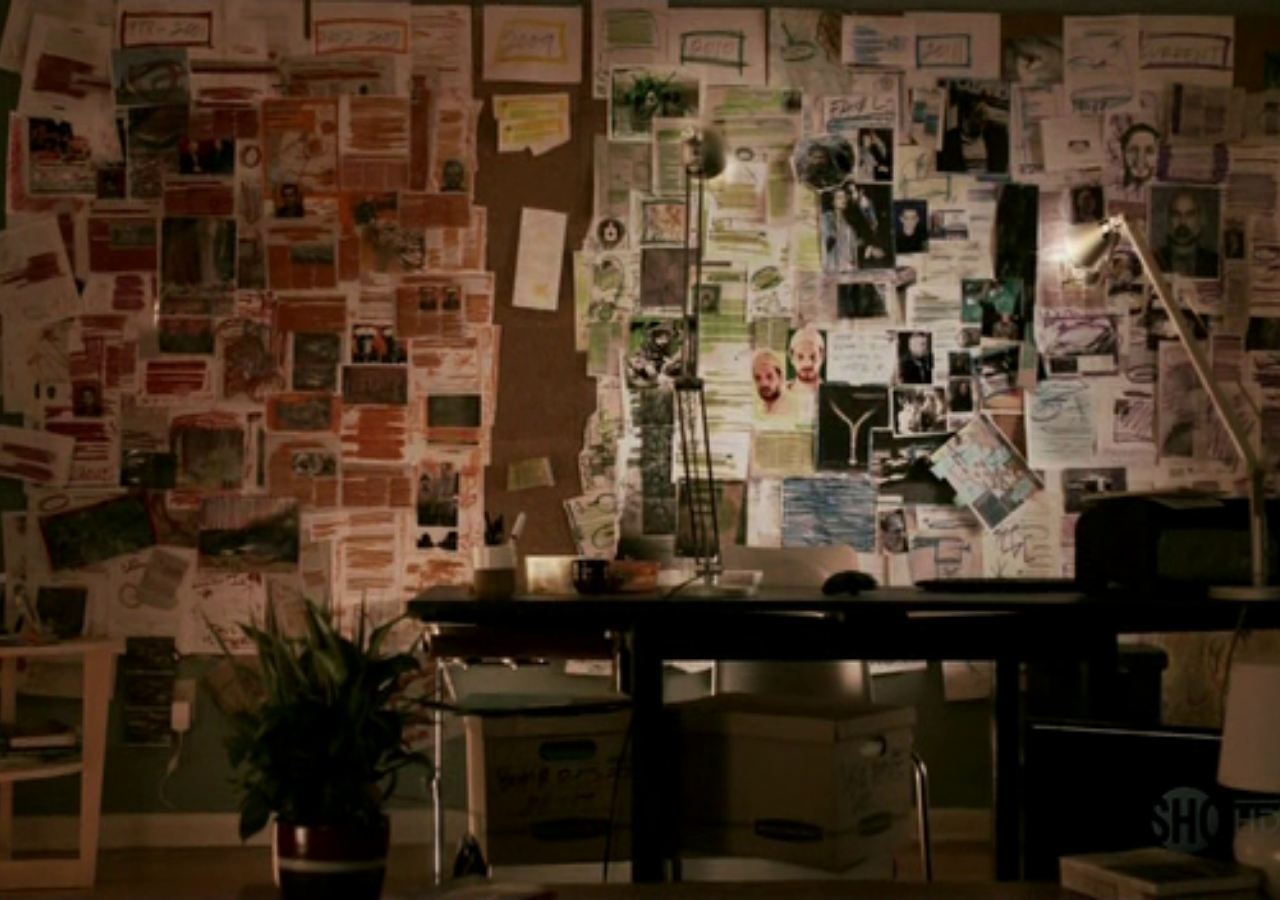
==== Lorena.html @ 4b492ae8 "Arriba el animo abuelita" ====
<!DOCTYPE html>
<html lang="en">
<head>
    <meta charset="UTF-8">
    <meta name="viewport" content="width=device-width, initial-scale=1.0">
    <title>Lorena</title>
    <link rel="stylesheet" href="Lorena.css">
</head>
<body>
    
</body>
</html>
---- Lorena.css ----
body {
    background-image: url(assets/tablero.png);
    background-size: cover; /* hace que cubra toda la pantalla */
  background-repeat: no-repeat; /* evita que se duplique */
  background-position: center center; /* la centra */
  background-attachment: fixed; /* se queda fija aunque hagas scroll */
  min-height: 100vh; /* asegura que ocupe el 100% del alto */
  margin: 0;
}
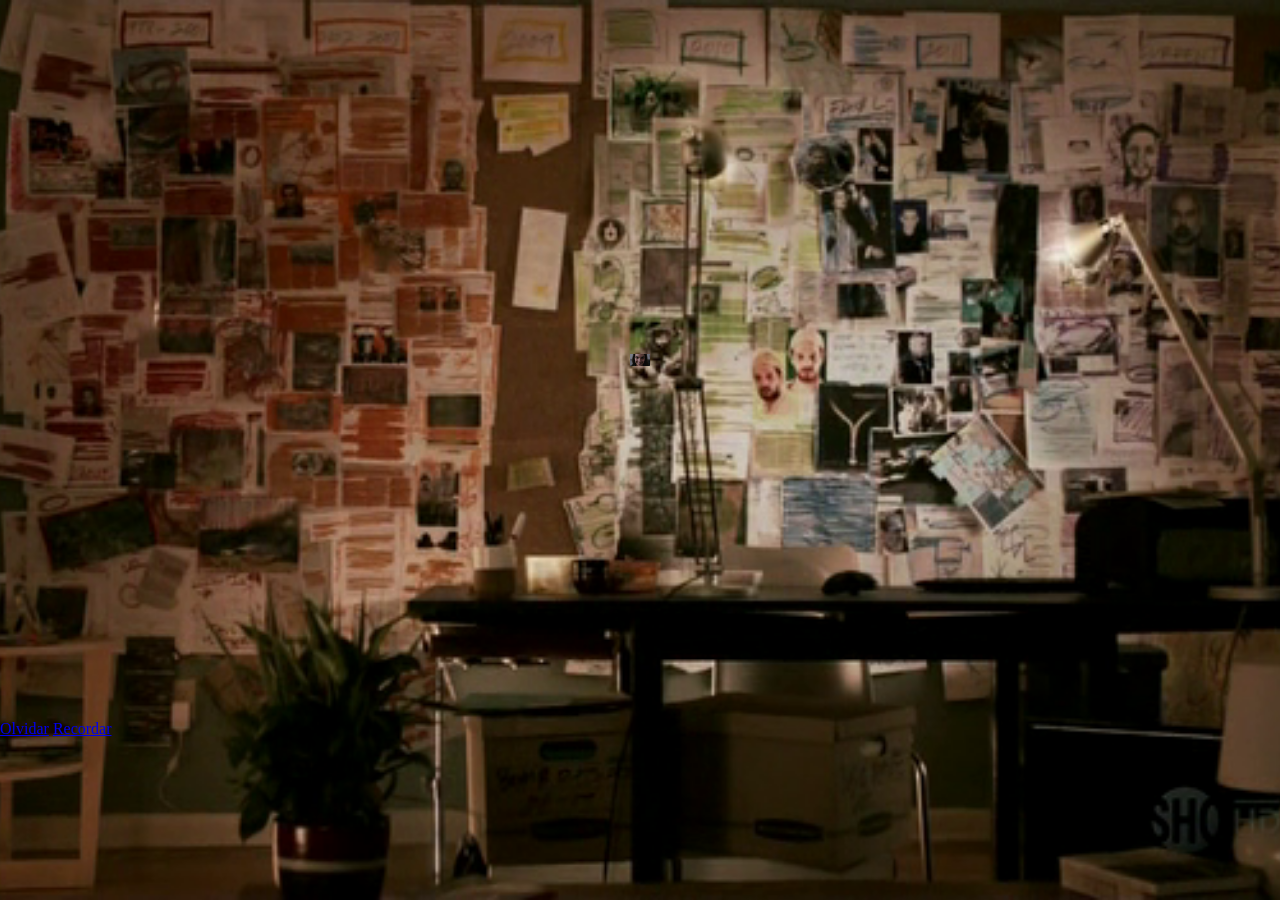
==== commit b9ecdc3d: "antes de correr por mi vida" ====
--- a/Lorena.html
+++ b/Lorena.html
@@ -7,6 +7,25 @@
     <link rel="stylesheet" href="Lorena.css">
 </head>
 <body>
-    
+    <div class="contenedor-foto">
+     <img class="foto" id="foto" src="assets/smile.avif" />
+  </div>
+  <audio id="terror" src="assets/scream.mp3" preload="auto"></audio>
+
+  <script>
+    const foto = document.getElementById('foto');
+    const audio = document.getElementById('terror');
+
+    foto.addEventListener('mouseenter', () => {
+      audio.currentTime = 1;
+      audio.play();
+    });
+    foto.addEventListener('mouseleave', () => {
+      audio.pause();
+      audio.currentTime = 1;
+    });
+  </script>
+  <a href="index.html">Olvidar</a>
+  <a href="nocorrespondido.html">Recordar</a>
 </body>
 </html>
--- a/Lorena.css
+++ b/Lorena.css
@@ -1,9 +1,27 @@
 body {
-    background-image: url(assets/tablero.png);
-    background-size: cover; /* hace que cubra toda la pantalla */
-  background-repeat: no-repeat; /* evita que se duplique */
-  background-position: center center; /* la centra */
-  background-attachment: fixed; /* se queda fija aunque hagas scroll */
-  min-height: 100vh; /* asegura que ocupe el 100% del alto */
+   background-image: url(assets/tablero.png);
+  background-size: cover;
+  background-repeat: no-repeat;
+  background-position: center;
+  background-attachment: fixed;
   margin: 0;
+  min-height: 100vh;
 }
+
+.contenedor-foto {
+  display: flex;
+  justify-content: center;
+  align-items: center;
+  height: 80vh; /* solo esta caja es la que centra */
+}
+
+.foto {
+  width: 20px; /* pequeña cuando no hay cursor */
+  cursor: pointer;
+  transition: transform 0.1s steps(3); /* muy rápido y con rebote de susto */
+}
+
+.foto:hover {
+  transform: scale(55); /* se hace 4 veces más grande */
+  z-index: 999;
+}
